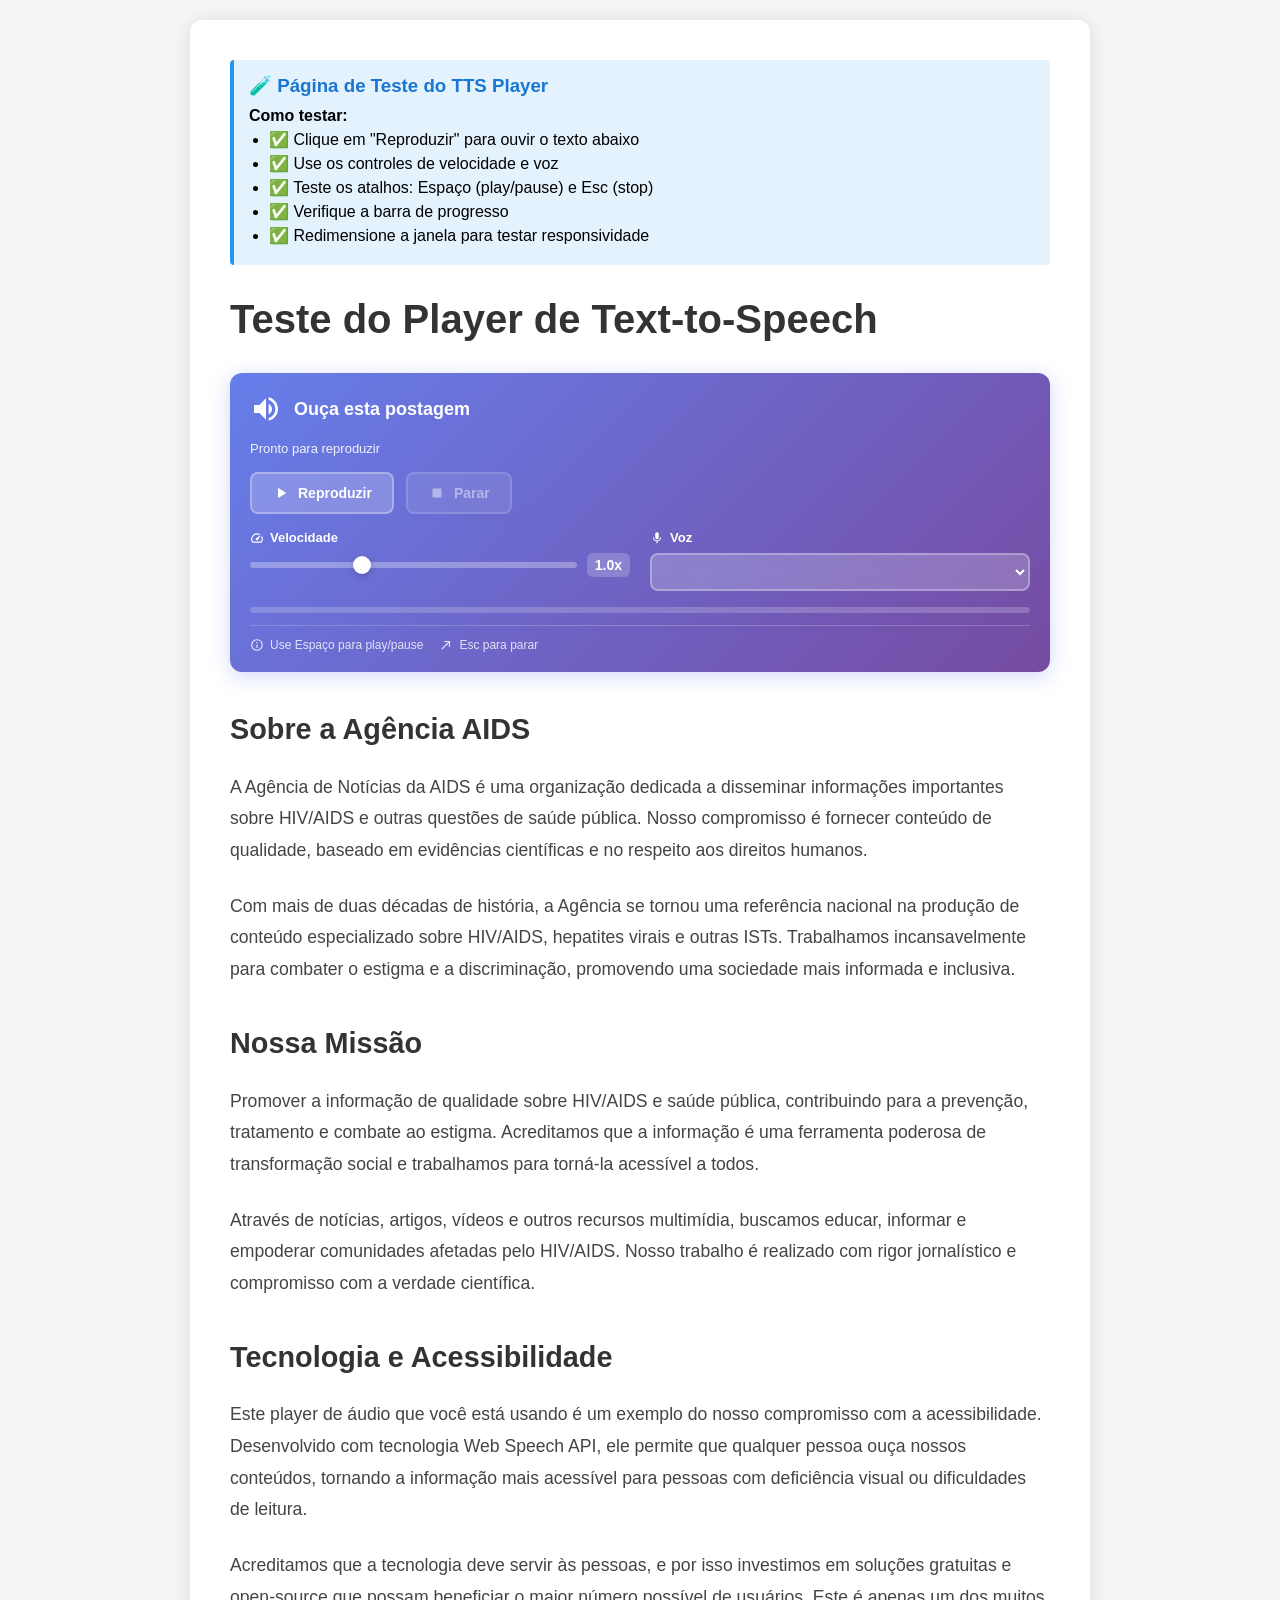
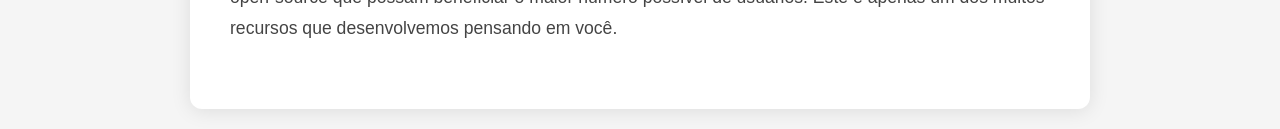
==== docs/test-tts-player.html @ aa21727f "Insert Player Listener Post Single" ====
<!DOCTYPE html>
<html lang="pt-BR">
<head>
    <meta charset="UTF-8">
    <meta name="viewport" content="width=device-width, initial-scale=1.0">
    <title>Teste TTS Player - Agência AIDS</title>
    <link rel="stylesheet" href="../assets/css/components/tts-player.css">
    <style>
        * {
            margin: 0;
            padding: 0;
            box-sizing: border-box;
        }
        body {
            font-family: -apple-system, BlinkMacSystemFont, "Segoe UI", Roboto, "Helvetica Neue", Arial, sans-serif;
            background: #f5f5f5;
            padding: 20px;
        }
        .container {
            max-width: 900px;
            margin: 0 auto;
            background: white;
            padding: 40px;
            border-radius: 12px;
            box-shadow: 0 2px 20px rgba(0,0,0,0.1);
        }
        .entry-header {
            margin-bottom: 30px;
        }
        .entry-title {
            font-size: 2.5rem;
            color: #333;
            margin-bottom: 20px;
            line-height: 1.2;
        }
        .entry-content {
            font-size: 1.1rem;
            line-height: 1.8;
            color: #444;
        }
        .entry-content p {
            margin-bottom: 1.5rem;
        }
        .entry-content h2 {
            font-size: 1.8rem;
            color: #333;
            margin-top: 2rem;
            margin-bottom: 1rem;
        }
        .test-info {
            background: #e3f2fd;
            border-left: 4px solid #2196f3;
            padding: 15px;
            margin-bottom: 30px;
            border-radius: 4px;
        }
        .test-info h3 {
            color: #1976d2;
            margin-bottom: 10px;
        }
        .test-info ul {
            margin-left: 20px;
        }
        .test-info li {
            margin: 5px 0;
        }
    </style>
</head>
<body>
    <div class="container">
        <div class="test-info">
            <h3>🧪 Página de Teste do TTS Player</h3>
            <p><strong>Como testar:</strong></p>
            <ul>
                <li>✅ Clique em "Reproduzir" para ouvir o texto abaixo</li>
                <li>✅ Use os controles de velocidade e voz</li>
                <li>✅ Teste os atalhos: Espaço (play/pause) e Esc (stop)</li>
                <li>✅ Verifique a barra de progresso</li>
                <li>✅ Redimensione a janela para testar responsividade</li>
            </ul>
        </div>

        <article>
            <header class="entry-header">
                <h1 class="entry-title">Teste do Player de Text-to-Speech</h1>
            </header>

            <!-- TTS Player -->
            <div id="tts-player" class="tts-player" role="region" aria-label="Player de áudio para ouvir a postagem">
                <div class="tts-player-header">
                    <svg class="tts-player-icon" xmlns="http://www.w3.org/2000/svg" viewBox="0 0 24 24" aria-hidden="true">
                        <path d="M3 9v6h4l5 5V4L7 9H3zm13.5 3c0-1.77-1.02-3.29-2.5-4.03v8.05c1.48-.73 2.5-2.25 2.5-4.02zM14 3.23v2.06c2.89.86 5 3.54 5 6.71s-2.11 5.85-5 6.71v2.06c4.01-.91 7-4.49 7-8.77s-2.99-7.86-7-8.77z"/>
                    </svg>
                    <h3 class="tts-player-title">Ouça esta postagem</h3>
                </div>

                <p id="tts-status" class="tts-player-status">Carregando...</p>

                <div class="tts-player-controls">
                    <button id="tts-play" class="tts-btn" aria-label="Reproduzir postagem">
                        <svg xmlns="http://www.w3.org/2000/svg" viewBox="0 0 24 24">
                            <path d="M8 5v14l11-7z"/>
                        </svg>
                        Reproduzir
                    </button>

                    <button id="tts-pause" class="tts-btn" aria-label="Pausar reprodução">
                        <svg xmlns="http://www.w3.org/2000/svg" viewBox="0 0 24 24">
                            <path d="M6 19h4V5H6v14zm8-14v14h4V5h-4z"/>
                        </svg>
                        Pausar
                    </button>

                    <button id="tts-stop" class="tts-btn" aria-label="Parar reprodução" disabled>
                        <svg xmlns="http://www.w3.org/2000/svg" viewBox="0 0 24 24">
                            <path d="M6 6h12v12H6z"/>
                        </svg>
                        Parar
                    </button>
                </div>

                <div class="tts-player-settings">
                    <div class="tts-setting-group">
                        <label for="tts-speed" class="tts-setting-label">
                            <svg xmlns="http://www.w3.org/2000/svg" viewBox="0 0 24 24" width="14" height="14">
                                <path fill="currentColor" d="M20.38 8.57l-1.23 1.85a8 8 0 0 1-.22 7.58H5.07A8 8 0 0 1 15.58 6.85l1.85-1.23A10 10 0 0 0 3.35 19a2 2 0 0 0 1.72 1h13.85a2 2 0 0 0 1.74-1 10 10 0 0 0-.27-10.44zm-9.79 6.84a2 2 0 0 0 2.83 0l5.66-8.49-8.49 5.66a2 2 0 0 0 0 2.83z"/>
                            </svg>
                            Velocidade
                        </label>
                        <div class="tts-speed-control">
                            <input 
                                type="range" 
                                id="tts-speed" 
                                min="0.5" 
                                max="2" 
                                step="0.1" 
                                value="1"
                                aria-label="Controle de velocidade de reprodução"
                            >
                            <span id="tts-speed-value" class="tts-speed-value" aria-live="polite">1.0x</span>
                        </div>
                    </div>

                    <div class="tts-setting-group">
                        <label for="tts-voice" class="tts-setting-label">
                            <svg xmlns="http://www.w3.org/2000/svg" viewBox="0 0 24 24" width="14" height="14">
                                <path fill="currentColor" d="M12 14c1.66 0 2.99-1.34 2.99-3L15 5c0-1.66-1.34-3-3-3S9 3.34 9 5v6c0 1.66 1.34 3 3 3zm5.3-3c0 3-2.54 5.1-5.3 5.1S6.7 14 6.7 11H5c0 3.41 2.72 6.23 6 6.72V21h2v-3.28c3.28-.48 6-3.3 6-6.72h-1.7z"/>
                            </svg>
                            Voz
                        </label>
                        <select id="tts-voice" aria-label="Selecione a voz para reprodução">
                            <option>Carregando vozes...</option>
                        </select>
                    </div>
                </div>

                <div class="tts-progress-container" role="progressbar" aria-label="Progresso da reprodução" aria-valuemin="0" aria-valuemax="100">
                    <div id="tts-progress" class="tts-progress-bar"></div>
                </div>

                <div class="tts-player-info">
                    <span>
                        <svg xmlns="http://www.w3.org/2000/svg" viewBox="0 0 24 24">
                            <path fill="currentColor" d="M11 17h2v-6h-2v6zm1-15C6.48 2 2 6.48 2 12s4.48 10 10 10 10-4.48 10-10S17.52 2 12 2zm0 18c-4.41 0-8-3.59-8-8s3.59-8 8-8 8 3.59 8 8-3.59 8-8 8zM11 9h2V7h-2v2z"/>
                        </svg>
                        Use Espaço para play/pause
                    </span>
                    <span>
                        <svg xmlns="http://www.w3.org/2000/svg" viewBox="0 0 24 24">
                            <path fill="currentColor" d="M9 5v2h6.59L4 18.59 5.41 20 17 8.41V15h2V5z"/>
                        </svg>
                        Esc para parar
                    </span>
                </div>
            </div>

            <div class="entry-content">
                <h2>Sobre a Agência AIDS</h2>
                <p>
                    A Agência de Notícias da AIDS é uma organização dedicada a disseminar informações importantes sobre HIV/AIDS e outras questões de saúde pública. Nosso compromisso é fornecer conteúdo de qualidade, baseado em evidências científicas e no respeito aos direitos humanos.
                </p>

                <p>
                    Com mais de duas décadas de história, a Agência se tornou uma referência nacional na produção de conteúdo especializado sobre HIV/AIDS, hepatites virais e outras ISTs. Trabalhamos incansavelmente para combater o estigma e a discriminação, promovendo uma sociedade mais informada e inclusiva.
                </p>

                <h2>Nossa Missão</h2>
                <p>
                    Promover a informação de qualidade sobre HIV/AIDS e saúde pública, contribuindo para a prevenção, tratamento e combate ao estigma. Acreditamos que a informação é uma ferramenta poderosa de transformação social e trabalhamos para torná-la acessível a todos.
                </p>

                <p>
                    Através de notícias, artigos, vídeos e outros recursos multimídia, buscamos educar, informar e empoderar comunidades afetadas pelo HIV/AIDS. Nosso trabalho é realizado com rigor jornalístico e compromisso com a verdade científica.
                </p>

                <h2>Tecnologia e Acessibilidade</h2>
                <p>
                    Este player de áudio que você está usando é um exemplo do nosso compromisso com a acessibilidade. Desenvolvido com tecnologia Web Speech API, ele permite que qualquer pessoa ouça nossos conteúdos, tornando a informação mais acessível para pessoas com deficiência visual ou dificuldades de leitura.
                </p>

                <p>
                    Acreditamos que a tecnologia deve servir às pessoas, e por isso investimos em soluções gratuitas e open-source que possam beneficiar o maior número possível de usuários. Este é apenas um dos muitos recursos que desenvolvemos pensando em você.
                </p>
            </div>
        </article>
    </div>

    <script src="../assets/js/tts-player.js"></script>
</body>
</html>
---- assets/css/components/tts-player.css ----
/**
 * TTS Player - Text-to-Speech Player Styles
 * @package AgenciaAids
 * @since 1.0.0
 * @author Rodrigo Vieira Eufrasio da Silva
 */

.tts-player {
    background: linear-gradient(135deg, #667eea 0%, #764ba2 100%);
    border-radius: 12px;
    padding: 20px;
    margin: 30px 0;
    box-shadow: 0 4px 20px rgba(102, 126, 234, 0.3);
    transition: all 0.3s ease;
}

.tts-player:hover {
    box-shadow: 0 6px 30px rgba(102, 126, 234, 0.4);
    transform: translateY(-2px);
}

.tts-player.playing {
    background: linear-gradient(135deg, #11998e 0%, #38ef7d 100%);
}

.tts-player.paused {
    background: linear-gradient(135deg, #f093fb 0%, #f5576c 100%);
}

.tts-player-header {
    display: flex;
    align-items: center;
    gap: 12px;
    margin-bottom: 16px;
}

.tts-player-icon {
    width: 32px;
    height: 32px;
    fill: white;
    flex-shrink: 0;
}

.tts-player-title {
    color: white;
    font-size: 18px;
    font-weight: 600;
    margin: 0;
    flex-grow: 1;
}

.tts-player-status {
    color: rgba(255, 255, 255, 0.9);
    font-size: 13px;
    margin: 0 0 16px 0;
    font-weight: 500;
}

.tts-player-controls {
    display: flex;
    gap: 12px;
    margin-bottom: 16px;
    flex-wrap: wrap;
    align-items: center;
}

.tts-btn {
    background: rgba(255, 255, 255, 0.2);
    border: 2px solid rgba(255, 255, 255, 0.3);
    color: white;
    padding: 10px 20px;
    border-radius: 8px;
    cursor: pointer;
    font-size: 14px;
    font-weight: 600;
    transition: all 0.3s ease;
    display: inline-flex;
    align-items: center;
    gap: 8px;
    backdrop-filter: blur(10px);
}

.tts-btn:hover:not(:disabled) {
    background: rgba(255, 255, 255, 0.3);
    border-color: rgba(255, 255, 255, 0.5);
    transform: translateY(-2px);
}

.tts-btn:active:not(:disabled) {
    transform: translateY(0);
}

.tts-btn:disabled {
    opacity: 0.5;
    cursor: not-allowed;
}

.tts-btn svg {
    width: 18px;
    height: 18px;
    fill: currentColor;
}

#tts-pause {
    display: none;
}

.tts-player-settings {
    display: flex;
    gap: 20px;
    margin-bottom: 16px;
    flex-wrap: wrap;
}

.tts-setting-group {
    display: flex;
    flex-direction: column;
    gap: 8px;
    flex: 1;
    min-width: 150px;
}

.tts-setting-label {
    color: white;
    font-size: 13px;
    font-weight: 600;
    display: flex;
    align-items: center;
    gap: 6px;
}

.tts-speed-control {
    display: flex;
    align-items: center;
    gap: 10px;
}

#tts-speed {
    flex: 1;
    height: 6px;
    border-radius: 3px;
    outline: none;
    background: rgba(255, 255, 255, 0.3);
    -webkit-appearance: none;
    appearance: none;
    cursor: pointer;
}

#tts-speed::-webkit-slider-thumb {
    -webkit-appearance: none;
    appearance: none;
    width: 18px;
    height: 18px;
    border-radius: 50%;
    background: white;
    cursor: pointer;
    box-shadow: 0 2px 6px rgba(0, 0, 0, 0.2);
    transition: all 0.2s ease;
}

#tts-speed::-webkit-slider-thumb:hover {
    transform: scale(1.2);
}

#tts-speed::-moz-range-thumb {
    width: 18px;
    height: 18px;
    border-radius: 50%;
    background: white;
    cursor: pointer;
    border: none;
    box-shadow: 0 2px 6px rgba(0, 0, 0, 0.2);
    transition: all 0.2s ease;
}

#tts-speed::-moz-range-thumb:hover {
    transform: scale(1.2);
}

.tts-speed-value {
    color: white;
    font-weight: 700;
    font-size: 14px;
    min-width: 40px;
    text-align: center;
    background: rgba(255, 255, 255, 0.2);
    padding: 4px 8px;
    border-radius: 6px;
}

#tts-voice {
    background: rgba(255, 255, 255, 0.2);
    border: 2px solid rgba(255, 255, 255, 0.3);
    color: white;
    padding: 8px 12px;
    border-radius: 8px;
    font-size: 14px;
    cursor: pointer;
    backdrop-filter: blur(10px);
    outline: none;
    transition: all 0.3s ease;
}

#tts-voice:hover {
    background: rgba(255, 255, 255, 0.3);
    border-color: rgba(255, 255, 255, 0.5);
}

#tts-voice option {
    background: #667eea;
    color: white;
}

.tts-progress-container {
    background: rgba(255, 255, 255, 0.2);
    height: 6px;
    border-radius: 3px;
    overflow: hidden;
    backdrop-filter: blur(10px);
}

.tts-progress-bar {
    height: 100%;
    background: white;
    width: 0%;
    transition: width 0.3s ease;
    box-shadow: 0 0 10px rgba(255, 255, 255, 0.5);
}

.tts-player-info {
    margin-top: 12px;
    padding-top: 12px;
    border-top: 1px solid rgba(255, 255, 255, 0.2);
    display: flex;
    flex-wrap: wrap;
    gap: 16px;
    font-size: 12px;
    color: rgba(255, 255, 255, 0.8);
}

.tts-player-info span {
    display: flex;
    align-items: center;
    gap: 6px;
}

.tts-player-info svg {
    width: 14px;
    height: 14px;
    fill: currentColor;
}

/* Responsividade */
@media (max-width: 768px) {
    .tts-player {
        padding: 16px;
    }

    .tts-player-title {
        font-size: 16px;
    }

    .tts-player-controls {
        flex-direction: column;
        align-items: stretch;
    }

    .tts-btn {
        width: 100%;
        justify-content: center;
    }

    .tts-player-settings {
        flex-direction: column;
    }

    .tts-setting-group {
        min-width: 100%;
    }
}

@media (max-width: 480px) {
    .tts-player {
        padding: 12px;
        border-radius: 8px;
    }

    .tts-player-header {
        gap: 8px;
    }

    .tts-player-icon {
        width: 24px;
        height: 24px;
    }

    .tts-player-title {
        font-size: 14px;
    }

    .tts-btn {
        padding: 8px 16px;
        font-size: 13px;
    }

    .tts-player-status {
        font-size: 12px;
    }
}

/* Acessibilidade */
@media (prefers-reduced-motion: reduce) {
    .tts-player,
    .tts-btn,
    .tts-progress-bar,
    #tts-speed::-webkit-slider-thumb,
    #tts-speed::-moz-range-thumb {
        transition: none;
    }

    .tts-player:hover {
        transform: none;
    }

    .tts-btn:hover:not(:disabled) {
        transform: none;
    }
}

/* Dark mode support (se necessário no futuro) */
@media (prefers-color-scheme: dark) {
    /* Estilos já são dark por padrão */
}

/* Foco visível para acessibilidade */
.tts-btn:focus-visible,
#tts-speed:focus-visible,
#tts-voice:focus-visible {
    outline: 3px solid rgba(255, 255, 255, 0.8);
    outline-offset: 2px;
}

/* Animação de pulsação quando tocando */
.tts-player.playing .tts-player-icon {
    animation: tts-pulse 2s ease-in-out infinite;
}

@keyframes tts-pulse {
    0%, 100% {
        opacity: 1;
        transform: scale(1);
    }
    50% {
        opacity: 0.8;
        transform: scale(1.1);
    }
}
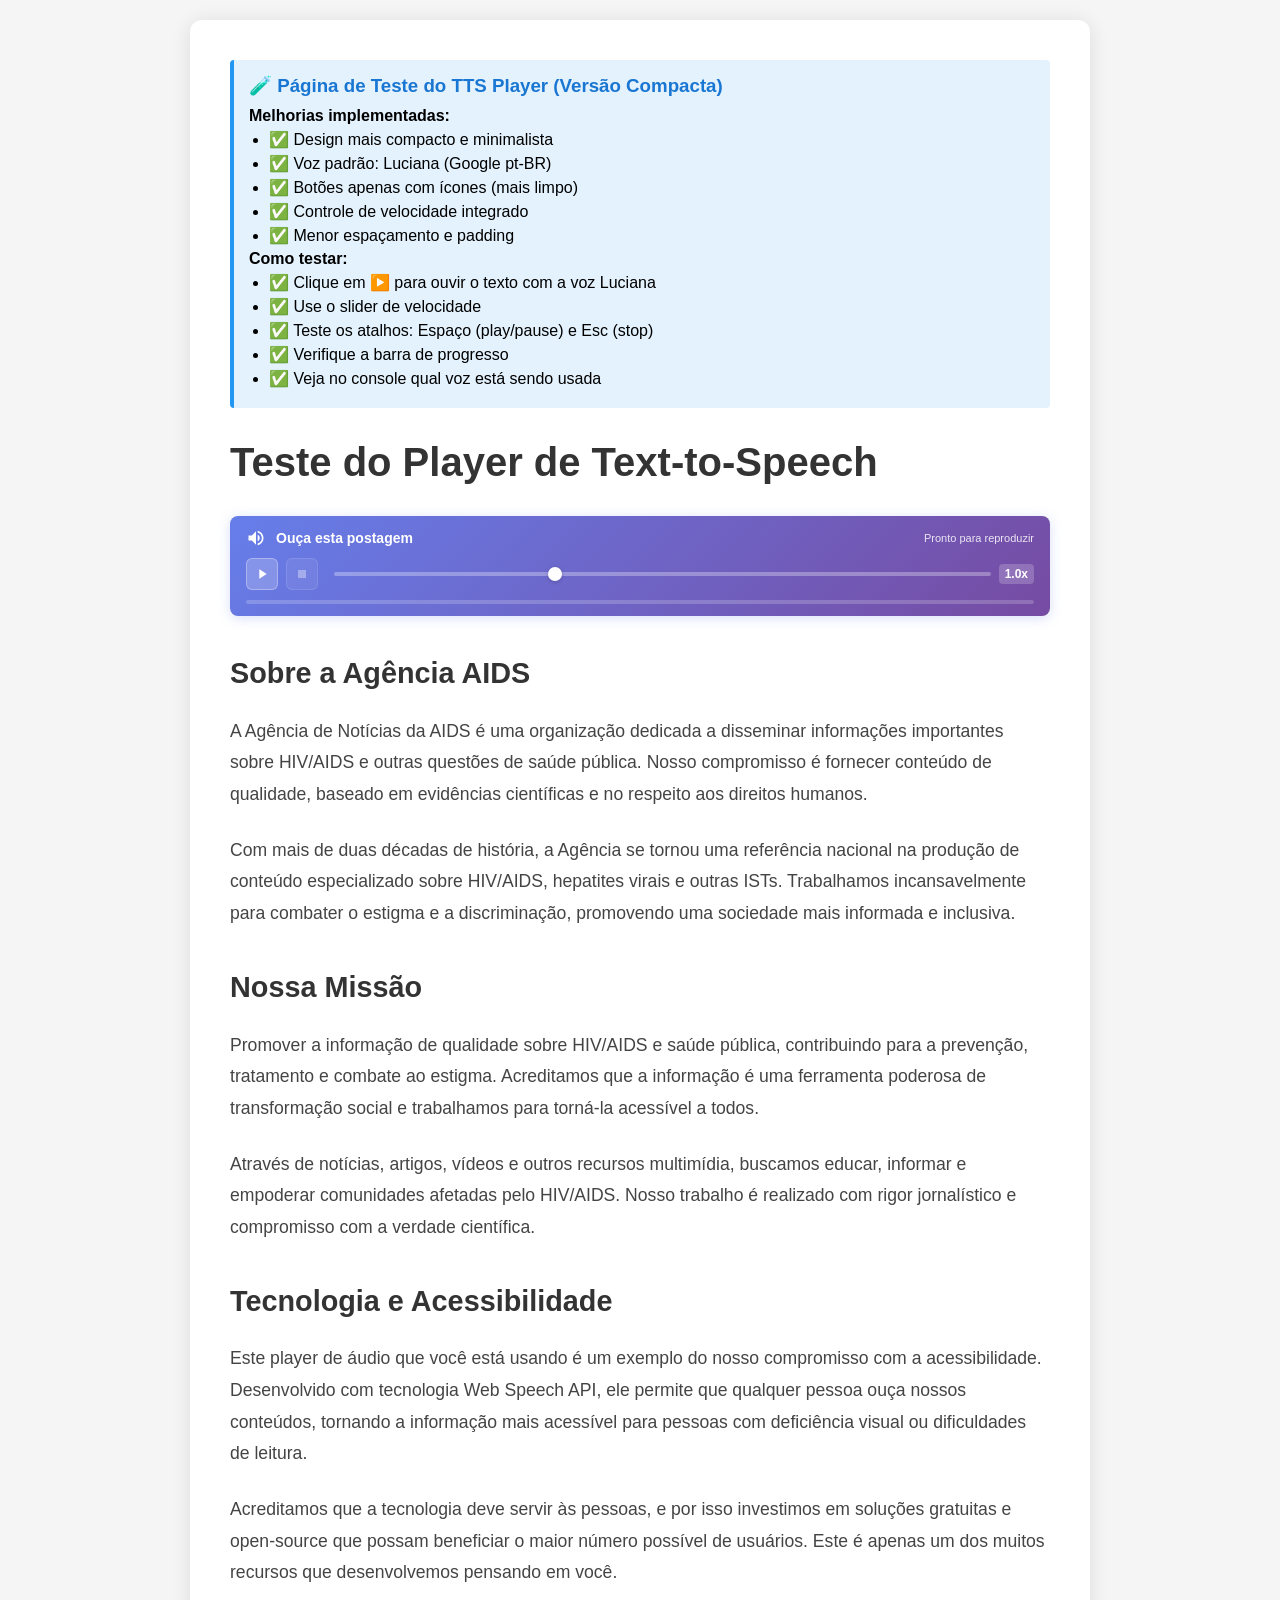
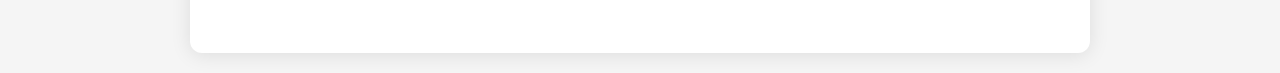
==== commit a8cfd29f: "player minify" ====
--- a/docs/test-tts-player.html
+++ b/docs/test-tts-player.html
@@ -69,14 +69,22 @@
 <body>
     <div class="container">
         <div class="test-info">
-            <h3>🧪 Página de Teste do TTS Player</h3>
+            <h3>🧪 Página de Teste do TTS Player (Versão Compacta)</h3>
+            <p><strong>Melhorias implementadas:</strong></p>
+            <ul>
+                <li>✅ Design mais compacto e minimalista</li>
+                <li>✅ Voz padrão: Luciana (Google pt-BR)</li>
+                <li>✅ Botões apenas com ícones (mais limpo)</li>
+                <li>✅ Controle de velocidade integrado</li>
+                <li>✅ Menor espaçamento e padding</li>
+            </ul>
             <p><strong>Como testar:</strong></p>
             <ul>
-                <li>✅ Clique em "Reproduzir" para ouvir o texto abaixo</li>
-                <li>✅ Use os controles de velocidade e voz</li>
+                <li>✅ Clique em ▶️ para ouvir o texto com a voz Luciana</li>
+                <li>✅ Use o slider de velocidade</li>
                 <li>✅ Teste os atalhos: Espaço (play/pause) e Esc (stop)</li>
                 <li>✅ Verifique a barra de progresso</li>
-                <li>✅ Redimensione a janela para testar responsividade</li>
+                <li>✅ Veja no console qual voz está sendo usada</li>
             </ul>
         </div>
 
@@ -85,92 +93,52 @@
                 <h1 class="entry-title">Teste do Player de Text-to-Speech</h1>
             </header>
 
-            <!-- TTS Player -->
+            <!-- TTS Player (Versão Compacta) -->
             <div id="tts-player" class="tts-player" role="region" aria-label="Player de áudio para ouvir a postagem">
                 <div class="tts-player-header">
                     <svg class="tts-player-icon" xmlns="http://www.w3.org/2000/svg" viewBox="0 0 24 24" aria-hidden="true">
                         <path d="M3 9v6h4l5 5V4L7 9H3zm13.5 3c0-1.77-1.02-3.29-2.5-4.03v8.05c1.48-.73 2.5-2.25 2.5-4.02zM14 3.23v2.06c2.89.86 5 3.54 5 6.71s-2.11 5.85-5 6.71v2.06c4.01-.91 7-4.49 7-8.77s-2.99-7.86-7-8.77z"/>
                     </svg>
-                    <h3 class="tts-player-title">Ouça esta postagem</h3>
+                    <span class="tts-player-title">Ouça esta postagem</span>
+                    <span id="tts-status" class="tts-player-status">Carregando...</span>
                 </div>
 
-                <p id="tts-status" class="tts-player-status">Carregando...</p>
-
                 <div class="tts-player-controls">
-                    <button id="tts-play" class="tts-btn" aria-label="Reproduzir postagem">
+                    <button id="tts-play" class="tts-btn" aria-label="Reproduzir postagem" title="Reproduzir (Espaço)">
                         <svg xmlns="http://www.w3.org/2000/svg" viewBox="0 0 24 24">
                             <path d="M8 5v14l11-7z"/>
                         </svg>
-                        Reproduzir
                     </button>
 
-                    <button id="tts-pause" class="tts-btn" aria-label="Pausar reprodução">
+                    <button id="tts-pause" class="tts-btn" aria-label="Pausar reprodução" title="Pausar (Espaço)">
                         <svg xmlns="http://www.w3.org/2000/svg" viewBox="0 0 24 24">
                             <path d="M6 19h4V5H6v14zm8-14v14h4V5h-4z"/>
                         </svg>
-                        Pausar
                     </button>
 
-                    <button id="tts-stop" class="tts-btn" aria-label="Parar reprodução" disabled>
+                    <button id="tts-stop" class="tts-btn" aria-label="Parar reprodução" title="Parar (Esc)" disabled>
                         <svg xmlns="http://www.w3.org/2000/svg" viewBox="0 0 24 24">
                             <path d="M6 6h12v12H6z"/>
                         </svg>
-                        Parar
                     </button>
-                </div>
 
-                <div class="tts-player-settings">
-                    <div class="tts-setting-group">
-                        <label for="tts-speed" class="tts-setting-label">
-                            <svg xmlns="http://www.w3.org/2000/svg" viewBox="0 0 24 24" width="14" height="14">
-                                <path fill="currentColor" d="M20.38 8.57l-1.23 1.85a8 8 0 0 1-.22 7.58H5.07A8 8 0 0 1 15.58 6.85l1.85-1.23A10 10 0 0 0 3.35 19a2 2 0 0 0 1.72 1h13.85a2 2 0 0 0 1.74-1 10 10 0 0 0-.27-10.44zm-9.79 6.84a2 2 0 0 0 2.83 0l5.66-8.49-8.49 5.66a2 2 0 0 0 0 2.83z"/>
-                            </svg>
-                            Velocidade
-                        </label>
-                        <div class="tts-speed-control">
-                            <input 
-                                type="range" 
-                                id="tts-speed" 
-                                min="0.5" 
-                                max="2" 
-                                step="0.1" 
-                                value="1"
-                                aria-label="Controle de velocidade de reprodução"
-                            >
-                            <span id="tts-speed-value" class="tts-speed-value" aria-live="polite">1.0x</span>
-                        </div>
-                    </div>
-
-                    <div class="tts-setting-group">
-                        <label for="tts-voice" class="tts-setting-label">
-                            <svg xmlns="http://www.w3.org/2000/svg" viewBox="0 0 24 24" width="14" height="14">
-                                <path fill="currentColor" d="M12 14c1.66 0 2.99-1.34 2.99-3L15 5c0-1.66-1.34-3-3-3S9 3.34 9 5v6c0 1.66 1.34 3 3 3zm5.3-3c0 3-2.54 5.1-5.3 5.1S6.7 14 6.7 11H5c0 3.41 2.72 6.23 6 6.72V21h2v-3.28c3.28-.48 6-3.3 6-6.72h-1.7z"/>
-                            </svg>
-                            Voz
-                        </label>
-                        <select id="tts-voice" aria-label="Selecione a voz para reprodução">
-                            <option>Carregando vozes...</option>
-                        </select>
+                    <div class="tts-speed-control">
+                        <input 
+                            type="range" 
+                            id="tts-speed" 
+                            min="0.5" 
+                            max="2" 
+                            step="0.1" 
+                            value="1"
+                            aria-label="Velocidade"
+                            title="Velocidade"
+                        >
+                        <span id="tts-speed-value" class="tts-speed-value" aria-live="polite">1.0x</span>
                     </div>
                 </div>
 
                 <div class="tts-progress-container" role="progressbar" aria-label="Progresso da reprodução" aria-valuemin="0" aria-valuemax="100">
                     <div id="tts-progress" class="tts-progress-bar"></div>
-                </div>
-
-                <div class="tts-player-info">
-                    <span>
-                        <svg xmlns="http://www.w3.org/2000/svg" viewBox="0 0 24 24">
-                            <path fill="currentColor" d="M11 17h2v-6h-2v6zm1-15C6.48 2 2 6.48 2 12s4.48 10 10 10 10-4.48 10-10S17.52 2 12 2zm0 18c-4.41 0-8-3.59-8-8s3.59-8 8-8 8 3.59 8 8-3.59 8-8 8zM11 9h2V7h-2v2z"/>
-                        </svg>
-                        Use Espaço para play/pause
-                    </span>
-                    <span>
-                        <svg xmlns="http://www.w3.org/2000/svg" viewBox="0 0 24 24">
-                            <path fill="currentColor" d="M9 5v2h6.59L4 18.59 5.41 20 17 8.41V15h2V5z"/>
-                        </svg>
-                        Esc para parar
-                    </span>
                 </div>
             </div>
 
--- a/assets/css/components/tts-player.css
+++ b/assets/css/components/tts-player.css
@@ -1,5 +1,5 @@
 /**
- * TTS Player - Text-to-Speech Player Styles
+ * TTS Player - Text-to-Speech Player Styles (Versão Compacta)
  * @package AgenciaAids
  * @since 1.0.0
  * @author Rodrigo Vieira Eufrasio da Silva
@@ -7,16 +7,15 @@
 
 .tts-player {
     background: linear-gradient(135deg, #667eea 0%, #764ba2 100%);
-    border-radius: 12px;
-    padding: 20px;
-    margin: 30px 0;
-    box-shadow: 0 4px 20px rgba(102, 126, 234, 0.3);
+    border-radius: 8px;
+    padding: 12px 16px;
+    margin: 20px 0;
+    box-shadow: 0 2px 12px rgba(102, 126, 234, 0.25);
     transition: all 0.3s ease;
 }
 
 .tts-player:hover {
-    box-shadow: 0 6px 30px rgba(102, 126, 234, 0.4);
-    transform: translateY(-2px);
+    box-shadow: 0 4px 16px rgba(102, 126, 234, 0.35);
 }
 
 .tts-player.playing {
@@ -30,60 +29,59 @@
 .tts-player-header {
     display: flex;
     align-items: center;
-    gap: 12px;
-    margin-bottom: 16px;
+    gap: 10px;
+    margin-bottom: 10px;
 }
 
 .tts-player-icon {
-    width: 32px;
-    height: 32px;
+    width: 20px;
+    height: 20px;
     fill: white;
     flex-shrink: 0;
 }
 
 .tts-player-title {
     color: white;
-    font-size: 18px;
+    font-size: 14px;
     font-weight: 600;
     margin: 0;
     flex-grow: 1;
 }
 
 .tts-player-status {
-    color: rgba(255, 255, 255, 0.9);
-    font-size: 13px;
-    margin: 0 0 16px 0;
+    color: rgba(255, 255, 255, 0.85);
+    font-size: 11px;
+    margin: 0;
     font-weight: 500;
 }
 
 .tts-player-controls {
     display: flex;
-    gap: 12px;
-    margin-bottom: 16px;
-    flex-wrap: wrap;
+    gap: 8px;
+    margin-bottom: 10px;
     align-items: center;
 }
 
 .tts-btn {
     background: rgba(255, 255, 255, 0.2);
-    border: 2px solid rgba(255, 255, 255, 0.3);
+    border: 1px solid rgba(255, 255, 255, 0.3);
     color: white;
-    padding: 10px 20px;
-    border-radius: 8px;
+    padding: 6px;
+    border-radius: 6px;
     cursor: pointer;
-    font-size: 14px;
-    font-weight: 600;
-    transition: all 0.3s ease;
+    transition: all 0.2s ease;
     display: inline-flex;
     align-items: center;
-    gap: 8px;
+    justify-content: center;
     backdrop-filter: blur(10px);
+    min-width: 32px;
+    height: 32px;
 }
 
 .tts-btn:hover:not(:disabled) {
     background: rgba(255, 255, 255, 0.3);
     border-color: rgba(255, 255, 255, 0.5);
-    transform: translateY(-2px);
+    transform: translateY(-1px);
 }
 
 .tts-btn:active:not(:disabled) {
@@ -91,54 +89,32 @@
 }
 
 .tts-btn:disabled {
-    opacity: 0.5;
+    opacity: 0.4;
     cursor: not-allowed;
 }
 
 .tts-btn svg {
-    width: 18px;
-    height: 18px;
+    width: 16px;
+    height: 16px;
     fill: currentColor;
 }
 
 #tts-pause {
     display: none;
-}
-
-.tts-player-settings {
-    display: flex;
-    gap: 20px;
-    margin-bottom: 16px;
-    flex-wrap: wrap;
-}
-
-.tts-setting-group {
-    display: flex;
-    flex-direction: column;
-    gap: 8px;
-    flex: 1;
-    min-width: 150px;
-}
-
-.tts-setting-label {
-    color: white;
-    font-size: 13px;
-    font-weight: 600;
-    display: flex;
-    align-items: center;
-    gap: 6px;
 }
 
 .tts-speed-control {
     display: flex;
     align-items: center;
-    gap: 10px;
+    gap: 8px;
+    flex: 1;
+    margin-left: 8px;
 }
 
 #tts-speed {
     flex: 1;
-    height: 6px;
-    border-radius: 3px;
+    height: 4px;
+    border-radius: 2px;
     outline: none;
     background: rgba(255, 255, 255, 0.3);
     -webkit-appearance: none;
@@ -149,72 +125,49 @@
 #tts-speed::-webkit-slider-thumb {
     -webkit-appearance: none;
     appearance: none;
-    width: 18px;
-    height: 18px;
+    width: 14px;
+    height: 14px;
     border-radius: 50%;
     background: white;
     cursor: pointer;
-    box-shadow: 0 2px 6px rgba(0, 0, 0, 0.2);
-    transition: all 0.2s ease;
+    box-shadow: 0 1px 4px rgba(0, 0, 0, 0.2);
+    transition: transform 0.2s ease;
 }
 
 #tts-speed::-webkit-slider-thumb:hover {
-    transform: scale(1.2);
+    transform: scale(1.15);
 }
 
 #tts-speed::-moz-range-thumb {
-    width: 18px;
-    height: 18px;
+    width: 14px;
+    height: 14px;
     border-radius: 50%;
     background: white;
     cursor: pointer;
     border: none;
-    box-shadow: 0 2px 6px rgba(0, 0, 0, 0.2);
-    transition: all 0.2s ease;
+    box-shadow: 0 1px 4px rgba(0, 0, 0, 0.2);
+    transition: transform 0.2s ease;
 }
 
 #tts-speed::-moz-range-thumb:hover {
-    transform: scale(1.2);
+    transform: scale(1.15);
 }
 
 .tts-speed-value {
     color: white;
-    font-weight: 700;
-    font-size: 14px;
-    min-width: 40px;
+    font-weight: 600;
+    font-size: 12px;
+    min-width: 32px;
     text-align: center;
     background: rgba(255, 255, 255, 0.2);
-    padding: 4px 8px;
-    border-radius: 6px;
-}
-
-#tts-voice {
-    background: rgba(255, 255, 255, 0.2);
-    border: 2px solid rgba(255, 255, 255, 0.3);
-    color: white;
-    padding: 8px 12px;
-    border-radius: 8px;
-    font-size: 14px;
-    cursor: pointer;
-    backdrop-filter: blur(10px);
-    outline: none;
-    transition: all 0.3s ease;
-}
-
-#tts-voice:hover {
-    background: rgba(255, 255, 255, 0.3);
-    border-color: rgba(255, 255, 255, 0.5);
-}
-
-#tts-voice option {
-    background: #667eea;
-    color: white;
+    padding: 3px 6px;
+    border-radius: 4px;
 }
 
 .tts-progress-container {
     background: rgba(255, 255, 255, 0.2);
-    height: 6px;
-    border-radius: 3px;
+    height: 4px;
+    border-radius: 2px;
     overflow: hidden;
     backdrop-filter: blur(10px);
 }
@@ -224,87 +177,83 @@
     background: white;
     width: 0%;
     transition: width 0.3s ease;
-    box-shadow: 0 0 10px rgba(255, 255, 255, 0.5);
-}
-
-.tts-player-info {
-    margin-top: 12px;
-    padding-top: 12px;
-    border-top: 1px solid rgba(255, 255, 255, 0.2);
-    display: flex;
-    flex-wrap: wrap;
-    gap: 16px;
-    font-size: 12px;
-    color: rgba(255, 255, 255, 0.8);
-}
-
-.tts-player-info span {
-    display: flex;
-    align-items: center;
-    gap: 6px;
-}
-
-.tts-player-info svg {
-    width: 14px;
-    height: 14px;
-    fill: currentColor;
+    box-shadow: 0 0 8px rgba(255, 255, 255, 0.5);
 }
 
 /* Responsividade */
 @media (max-width: 768px) {
     .tts-player {
-        padding: 16px;
+        padding: 10px 12px;
     }
 
     .tts-player-title {
-        font-size: 16px;
-    }
-
-    .tts-player-controls {
-        flex-direction: column;
-        align-items: stretch;
+        font-size: 13px;
+    }
+
+    .tts-player-status {
+        font-size: 10px;
     }
 
     .tts-btn {
-        width: 100%;
-        justify-content: center;
-    }
-
-    .tts-player-settings {
-        flex-direction: column;
-    }
-
-    .tts-setting-group {
-        min-width: 100%;
+        min-width: 28px;
+        height: 28px;
+        padding: 5px;
+    }
+
+    .tts-btn svg {
+        width: 14px;
+        height: 14px;
+    }
+
+    .tts-speed-control {
+        gap: 6px;
+    }
+
+    .tts-speed-value {
+        font-size: 11px;
+        min-width: 28px;
+        padding: 2px 5px;
     }
 }
 
 @media (max-width: 480px) {
     .tts-player {
-        padding: 12px;
-        border-radius: 8px;
+        padding: 8px 10px;
+        border-radius: 6px;
     }
 
     .tts-player-header {
         gap: 8px;
+        margin-bottom: 8px;
     }
 
     .tts-player-icon {
-        width: 24px;
-        height: 24px;
+        width: 18px;
+        height: 18px;
     }
 
     .tts-player-title {
-        font-size: 14px;
+        font-size: 12px;
+    }
+
+    .tts-player-controls {
+        gap: 6px;
+        margin-bottom: 8px;
     }
 
     .tts-btn {
-        padding: 8px 16px;
-        font-size: 13px;
-    }
-
-    .tts-player-status {
-        font-size: 12px;
+        min-width: 26px;
+        height: 26px;
+        padding: 4px;
+    }
+
+    .tts-btn svg {
+        width: 12px;
+        height: 12px;
+    }
+
+    .tts-speed-control {
+        margin-left: 4px;
     }
 }
 
@@ -327,16 +276,10 @@
     }
 }
 
-/* Dark mode support (se necessário no futuro) */
-@media (prefers-color-scheme: dark) {
-    /* Estilos já são dark por padrão */
-}
-
 /* Foco visível para acessibilidade */
 .tts-btn:focus-visible,
-#tts-speed:focus-visible,
-#tts-voice:focus-visible {
-    outline: 3px solid rgba(255, 255, 255, 0.8);
+#tts-speed:focus-visible {
+    outline: 2px solid rgba(255, 255, 255, 0.8);
     outline-offset: 2px;
 }
 
